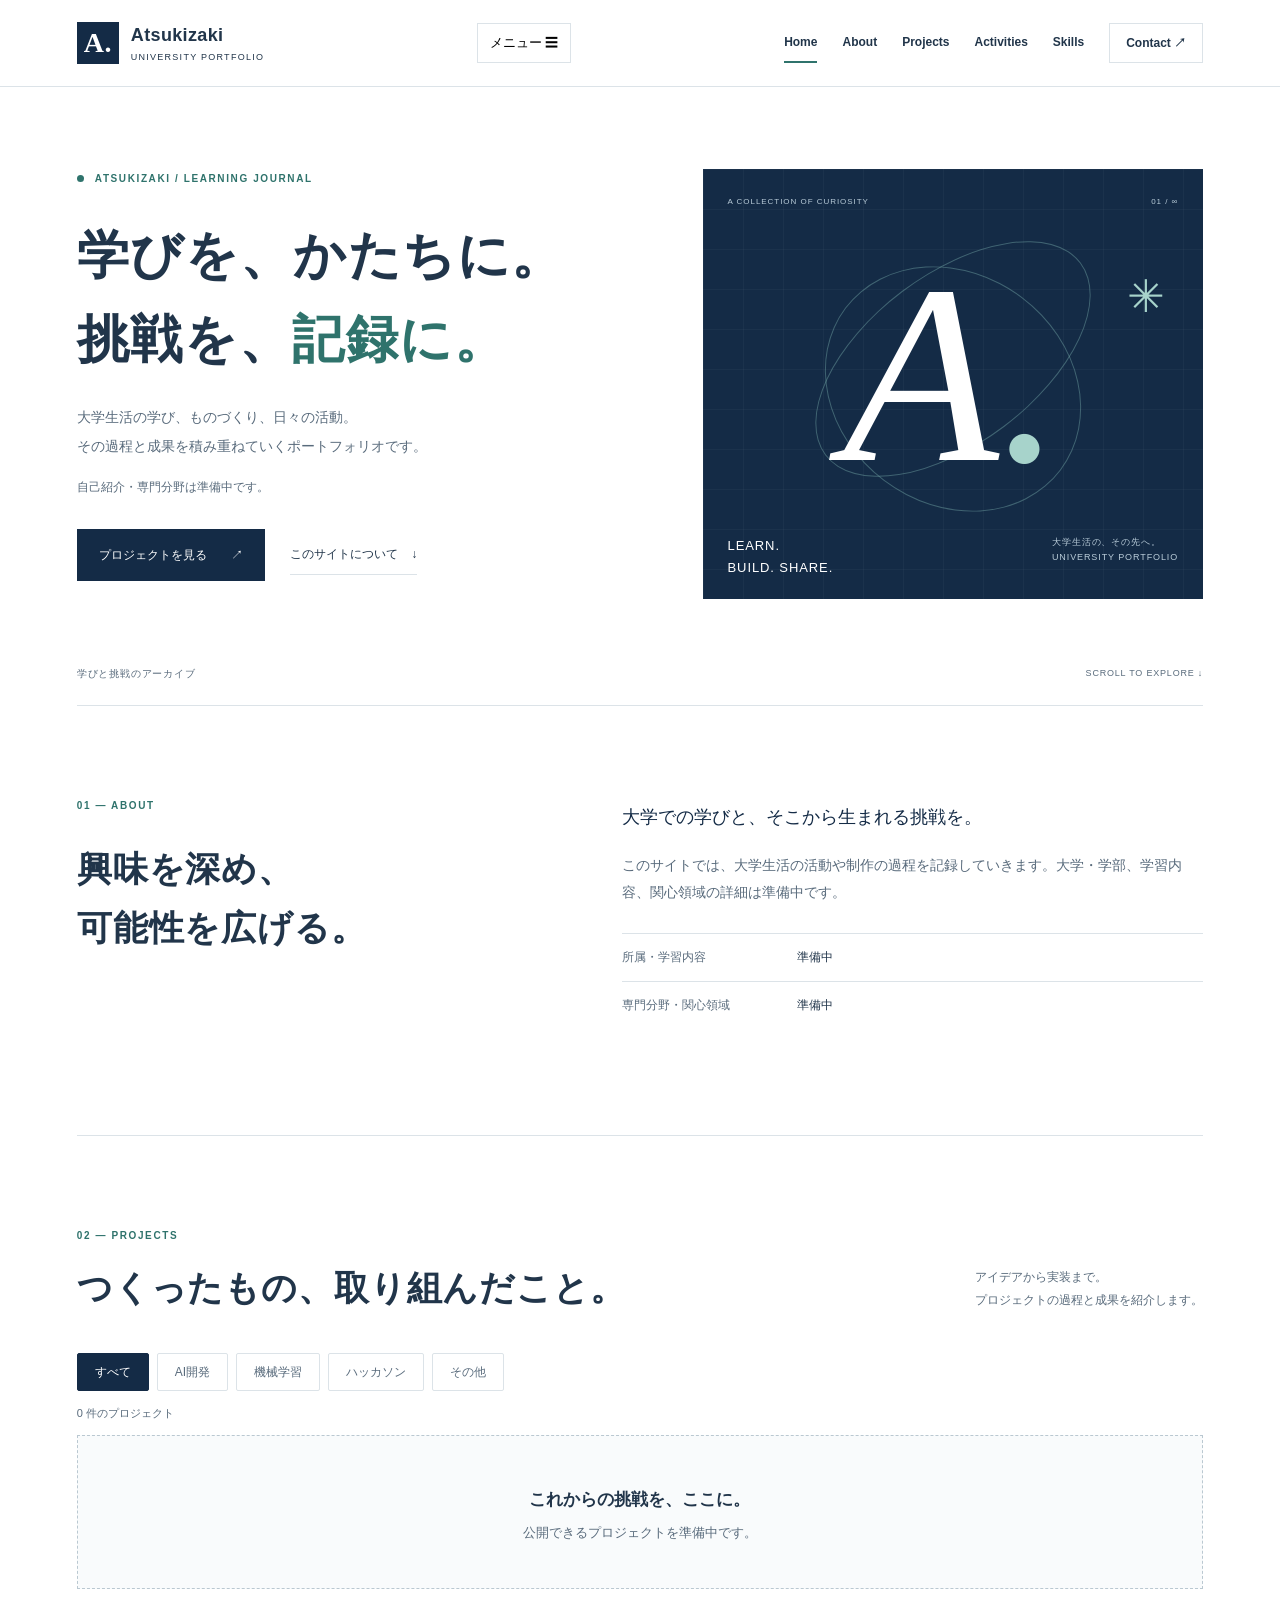
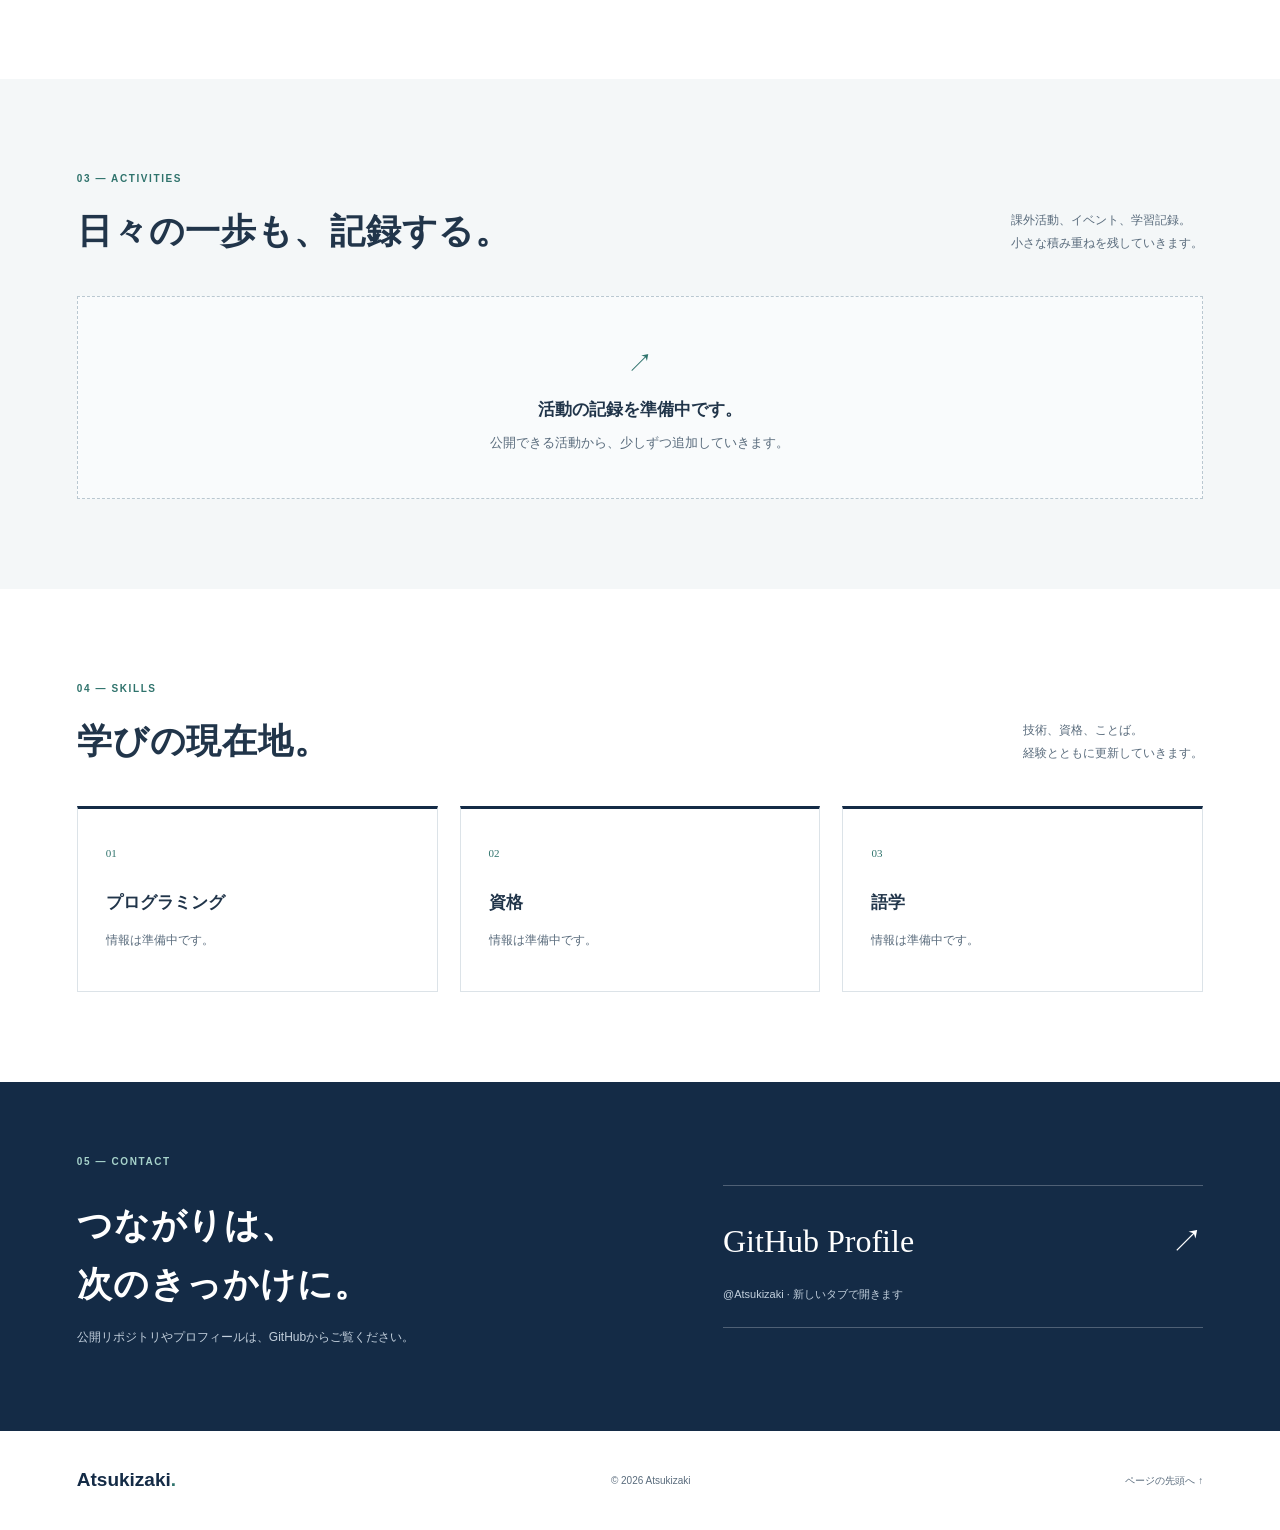
==== index.html @ bff7a132 "feat: add Japanese university portfolio with editable JSON content" ====
<!doctype html>
<html lang="ja">
<head>
  <meta charset="utf-8">
  <meta name="viewport" content="width=device-width, initial-scale=1">
  <meta name="description" content="Atsukizakiの大学生活の活動・学習・プロジェクトを記録するポートフォリオ。">
  <meta name="theme-color" content="#142b46">
  <title>Atsukizaki | University Portfolio</title>
  <link rel="icon" href="assets/favicon.svg" type="image/svg+xml">
  <link rel="stylesheet" href="assets/style.css">
  <script src="assets/app.js" defer></script>
</head>
<body>
  <a class="skip-link" href="#main">本文へスキップ</a>
  <header class="site-header">
    <a class="brand" href="#home" aria-label="Atsukizaki ホーム"><span class="brand-mark">A.</span><span>Atsukizaki<span class="brand-sub">UNIVERSITY PORTFOLIO</span></span></a>
    <button class="menu-toggle" type="button" aria-controls="navigation" aria-expanded="false" hidden>メニュー <span aria-hidden="true">☰</span></button>
    <nav id="navigation" aria-label="メインナビゲーション">
      <a href="#home" aria-current="location">Home</a><a href="#about">About</a><a href="#projects">Projects</a><a href="#activities">Activities</a><a href="#skills">Skills</a><a class="nav-contact" href="#contact">Contact ↗</a>
    </nav>
  </header>
  <main id="main">
    <section class="hero container" id="home" aria-labelledby="hero-title">
      <div class="hero-copy"><p class="eyebrow"><span class="dot"></span> ATSUKIZAKI / LEARNING JOURNAL</p><h1 id="hero-title">学びを、かたちに。<br>挑戦を、<span>記録に。</span></h1><p class="hero-description">大学生活の学び、ものづくり、日々の活動。<br>その過程と成果を積み重ねていくポートフォリオです。</p><p class="profile-note" id="profile-intro">自己紹介・専門分野は準備中です。</p><div class="hero-actions"><a class="button primary" href="#projects">プロジェクトを見る <span>↗</span></a><a class="text-link" href="#about">このサイトについて <span>↓</span></a></div></div>
      <div class="hero-art" aria-hidden="true"><div class="art-top">A COLLECTION OF CURIOSITY <span>01 / ∞</span></div><div class="orbit orbit-one"></div><div class="orbit orbit-two"></div><div class="art-letter">A<span>.</span></div><span class="art-star">✳</span><div class="art-bottom"><span>LEARN.<br>BUILD. SHARE.</span><span>大学生活の、その先へ。<br>UNIVERSITY PORTFOLIO</span></div></div>
      <div class="hero-bottom"><span>学びと挑戦のアーカイブ</span><a href="#about">SCROLL TO EXPLORE ↓</a></div>
    </section>
    <section class="section about-section" id="about"><div class="container about-layout"><div><p class="eyebrow">01 — ABOUT</p><h2>興味を深め、<br>可能性を広げる。</h2></div><div><p class="section-lead">大学での学びと、そこから生まれる挑戦を。</p><p id="about-text">このサイトでは、大学生活の活動や制作の過程を記録していきます。大学・学部、学習内容、関心領域の詳細は準備中です。</p><dl class="profile-details" id="profile-details"><div><dt>所属・学習内容</dt><dd>準備中</dd></div><div><dt>専門分野・関心領域</dt><dd>準備中</dd></div></dl></div></div></section>
    <section class="section container" id="projects"><div class="section-heading"><div><p class="eyebrow">02 — PROJECTS</p><h2>つくったもの、<br class="mobile-break">取り組んだこと。</h2></div><p>アイデアから実装まで。<br>プロジェクトの過程と成果を紹介します。</p></div><div class="filters" role="group" aria-label="プロジェクトのカテゴリ" hidden><button type="button" data-filter="all" aria-pressed="true">すべて</button><button type="button" data-filter="AI開発" aria-pressed="false">AI開発</button><button type="button" data-filter="機械学習" aria-pressed="false">機械学習</button><button type="button" data-filter="ハッカソン" aria-pressed="false">ハッカソン</button><button type="button" data-filter="その他" aria-pressed="false">その他</button></div><p class="result-count" id="project-count" aria-live="polite"></p><div class="card-grid" id="project-list"><div class="empty-state"><span class="empty-symbol" aria-hidden="true">＋</span><h3>これからの挑戦を、ここに。</h3><p>公開できるプロジェクトを準備中です。</p></div></div></section>
    <section class="section activities-section" id="activities"><div class="container"><div class="section-heading"><div><p class="eyebrow">03 — ACTIVITIES</p><h2>日々の一歩も、記録する。</h2></div><p>課外活動、イベント、学習記録。<br>小さな積み重ねを残していきます。</p></div><div id="activity-list" class="activity-list"><div class="empty-state"><span class="empty-symbol" aria-hidden="true">↗</span><h3>活動の記録を準備中です。</h3><p>公開できる活動から、少しずつ追加していきます。</p></div></div></div></section>
    <section class="section container" id="skills"><div class="section-heading"><div><p class="eyebrow">04 — SKILLS</p><h2>学びの現在地。</h2></div><p>技術、資格、ことば。<br>経験とともに更新していきます。</p></div><div class="card-grid" id="skill-list"><article class="skill-card"><span class="skill-number">01</span><h3>プログラミング</h3><p>スキル情報は準備中です。</p></article><article class="skill-card"><span class="skill-number">02</span><h3>資格</h3><p>資格情報は準備中です。</p></article><article class="skill-card"><span class="skill-number">03</span><h3>語学</h3><p>語学情報は準備中です。</p></article></div></section>
    <section class="contact-section" id="contact"><div class="container contact-layout"><div><p class="eyebrow">05 — CONTACT</p><h2>つながりは、<br>次のきっかけに。</h2><p>公開リポジトリやプロフィールは、GitHubからご覧ください。</p></div><a class="contact-link" href="https://github.com/Atsukizaki" target="_blank" rel="noopener noreferrer">GitHub Profile <span aria-hidden="true">↗</span><small>@Atsukizaki · 新しいタブで開きます</small></a></div></section>
    <p id="data-status" class="container data-status" role="status"></p>
    <noscript><p class="container data-status">活動データの表示にはJavaScriptが必要です。公開情報は<a href="https://github.com/Atsukizaki">GitHubプロフィール</a>でもご確認いただけます。</p></noscript>
  </main>
  <footer class="container site-footer"><a class="footer-brand" href="#home">Atsukizaki<span>.</span></a><p>© <span id="year">2026</span> Atsukizaki</p><a href="#home">ページの先頭へ ↑</a></footer>
</body>
</html>
---- assets/style.css ----
:root{--navy:#142b46;--ink:#21354a;--muted:#596b7c;--line:#dce3e8;--paper:#f4f7f8;--accent:#2f736c;--mint:#a7d3cb}*{box-sizing:border-box}html{scroll-behavior:smooth;scroll-padding-top:100px}body{margin:0;color:var(--ink);background:#fff;font-family:-apple-system,BlinkMacSystemFont,"Segoe UI","Noto Sans JP","Hiragino Kaku Gothic ProN",Meiryo,sans-serif;line-height:1.9;-webkit-font-smoothing:antialiased}a{color:inherit;text-decoration:none}button{font:inherit;cursor:pointer}a,button{-webkit-tap-highlight-color:transparent}a:focus-visible,button:focus-visible{outline:3px solid var(--accent);outline-offset:5px}button:disabled{cursor:default}[hidden]{display:none!important}.container{width:min(1180px,88%);margin-inline:auto}.site-header{display:flex;align-items:center;justify-content:space-between;gap:24px;padding:22px 6%;background:rgba(255,255,255,.97);border-bottom:1px solid var(--line);position:sticky;top:0;z-index:20}.brand{display:flex;align-items:center;gap:12px;font-size:18px;font-weight:700;line-height:1.4;letter-spacing:.02em}.brand-mark{background:var(--navy);color:#fff;width:42px;height:42px;display:grid;place-items:center;font-family:Georgia,serif;font-size:28px}.brand-sub{display:block;font-size:9px;font-weight:500;letter-spacing:.14em;margin-top:3px}nav{display:flex;align-items:center;gap:25px;font-size:12px;font-weight:600}nav a{padding-block:8px;border-bottom:2px solid transparent}nav a:hover,nav a[aria-current]{border-bottom-color:var(--accent)}.nav-contact{padding:8px 16px;border:1px solid var(--line)}.menu-toggle{background:white;border:1px solid var(--line);padding:7px 12px;font-size:13px}.hero{display:grid;grid-template-columns:1.15fr 1fr;gap:50px;padding-top:82px}.eyebrow{font-size:10px;font-weight:700;letter-spacing:.16em;margin:0 0 25px;color:var(--accent)}.dot{display:inline-block;width:7px;height:7px;border-radius:50%;background:var(--accent);margin-right:7px}h1,h2,h3,p{overflow-wrap:anywhere}h1{font-size:clamp(36px,4.1vw,57px);line-height:1.6;letter-spacing:.03em;margin:0 0 22px;font-weight:700}h1 span{color:var(--accent)}.hero-description{font-size:14px;color:var(--muted);line-height:2.1}.profile-note{font-size:12px;color:var(--muted)}.hero-actions{display:flex;align-items:center;gap:25px;margin-top:30px;font-size:12px}.button{display:inline-flex;justify-content:space-between;gap:24px;align-items:center;padding:15px 22px}.primary{background:var(--navy);color:white}.primary:hover{background:var(--accent)}.text-link{border-bottom:1px solid var(--line);padding:8px 0}.text-link span{margin-left:10px}.hero-art{position:relative;min-height:400px;background:var(--navy);color:white;overflow:hidden;isolation:isolate;animation:enter .8s ease-out}.hero-art:before{content:"";position:absolute;inset:0;background:linear-gradient(#ffffff08 1px,transparent 1px),linear-gradient(90deg,#ffffff08 1px,transparent 1px);background-size:40px 40px;z-index:-1}.art-top{display:flex;justify-content:space-between;font-size:8px;letter-spacing:.12em;padding:25px;color:#b8cbd8}.art-letter{font-family:Georgia,serif;font-size:255px;line-height:1.1;text-align:center;font-style:italic;font-weight:400;position:relative;z-index:2}.art-letter span{color:var(--mint)}.orbit{position:absolute;width:320px;height:170px;border:1px solid #83b9b566;border-radius:50%;top:105px;left:50%;transform:translateX(-50%) rotate(-37deg)}.orbit-two{transform:translateX(-50%) rotate(37deg);width:270px;height:230px}.art-star{position:absolute;right:38px;top:85px;font-size:45px;color:var(--mint)}.art-bottom{display:flex;justify-content:space-between;padding:20px 25px;font-size:9px;letter-spacing:.1em;line-height:1.7;color:#b8cbd8}.art-bottom>span:first-child{font-size:13px;color:white}.hero-bottom{grid-column:1/-1;display:flex;justify-content:space-between;align-items:center;border-bottom:1px solid var(--line);padding:15px 0 22px;font-size:10px;color:var(--muted);letter-spacing:.08em}.hero-bottom a{font-size:9px}.section{padding-block:90px}h2{font-size:clamp(25px,2.7vw,36px);line-height:1.7;letter-spacing:.025em;margin:0}h3{font-size:17px;line-height:1.6}.about-layout{display:grid;grid-template-columns:1fr 1.25fr;gap:80px}.about-layout p:not(.eyebrow){font-size:14px;color:var(--muted)}.about-layout .section-lead{font-size:18px!important;color:var(--navy)!important;margin-top:4px}.profile-details{margin-top:28px}.profile-details>div{display:grid;grid-template-columns:155px 1fr;gap:20px;padding:12px 0;border-top:1px solid var(--line);font-size:12px}.profile-details dt{color:var(--muted)}.profile-details dd{margin:0}.section-heading{display:flex;justify-content:space-between;align-items:flex-end;gap:30px;margin-bottom:35px}.section-heading>p{font-size:12px;color:var(--muted);margin:0 0 6px}.section-heading .eyebrow{margin-bottom:14px}#projects{border-top:1px solid var(--line)}.filters{display:flex;gap:8px;flex-wrap:wrap;margin:24px 0 12px}.filters button{border:1px solid var(--line);background:white;color:var(--muted);font-size:12px;padding:7px 17px;border-radius:2px}.filters button[aria-pressed=true]{background:var(--navy);color:white;border-color:var(--navy)}.result-count{font-size:11px;color:var(--muted);min-height:1em}.card-grid{display:grid;grid-template-columns:repeat(3,minmax(0,1fr));gap:22px}.empty-state{grid-column:1/-1;text-align:center;border:1px dashed #bac8d1;background:#f9fbfc;padding:42px 20px}.empty-symbol{font-size:26px;color:var(--accent)}.empty-state h3{margin:8px 0}.empty-state p{font-size:13px;color:var(--muted);margin:0}.project-card{border:1px solid var(--line);padding:25px;transition:transform .2s,box-shadow .2s;display:flex;flex-direction:column;align-items:flex-start}.project-card:hover{transform:translateY(-4px);box-shadow:0 10px 24px #142b460b}.card-category{font-size:10px;letter-spacing:.08em;color:var(--accent)}.project-card h3{margin:18px 0 10px}.project-card p{font-size:13px;color:var(--muted)}.tags{display:flex;flex-wrap:wrap;gap:6px;margin:12px 0 20px}.tag{font-size:10px;background:var(--paper);padding:3px 8px}.project-card a{font-size:12px;border-bottom:1px solid var(--line);margin-top:auto}.activities-section{background:var(--paper)}.activity-row{display:grid;grid-template-columns:100px 1fr;gap:30px;padding:25px 0;border-top:1px solid #cdd7df}.activity-row time{font-size:12px;color:var(--muted)}.activity-row h3{margin:5px 0}.activity-row p{font-size:13px;color:var(--muted);margin:6px 0}.activity-row a{font-size:12px;text-decoration:underline}.skill-card{padding:28px;border:1px solid var(--line);border-top:3px solid var(--navy)}.skill-number{font-size:11px;color:var(--accent);font-family:Georgia,serif}.skill-card h3{margin:22px 0 12px}.skill-card p,.skill-card li{font-size:12px;color:var(--muted)}.skill-card ul{padding-left:18px}.contact-section{background:var(--navy);color:white;padding:70px 0}.contact-layout{display:grid;grid-template-columns:1.2fr 1fr;align-items:center;gap:70px}.contact-section .eyebrow{color:var(--mint)}.contact-section p:not(.eyebrow){font-size:12px;color:#c3d0dd}.contact-link{font-family:Georgia,serif;font-size:32px;border-block:1px solid #ffffff40;padding:25px 0;display:grid;grid-template-columns:1fr auto;align-items:center;gap:15px}.contact-link:hover{color:var(--mint)}.contact-link small{grid-column:1/-1;font:11px -apple-system,BlinkMacSystemFont,"Segoe UI",sans-serif;color:#c3d0dd}.site-footer{display:flex;align-items:center;justify-content:space-between;gap:20px;padding-block:30px;font-size:10px;color:var(--muted)}.footer-brand{font-size:19px;font-weight:700;color:var(--navy)}.footer-brand span{color:var(--accent)}.data-status:empty{display:none}.data-status{font-size:12px;padding-block:18px}.data-status a{text-decoration:underline}.skip-link{position:fixed;left:15px;top:-100px;background:var(--navy);color:white;padding:10px 18px;z-index:100}.skip-link:focus{top:10px}.mobile-break{display:none}@keyframes enter{from{opacity:0;transform:translateY(12px)}to{opacity:1;transform:translateY(0)}}@media(min-width:850px){.hero-copy{animation:enter .7s ease-out}}@media(max-width:1000px){nav{gap:14px}.hero{gap:28px}.hero-actions{gap:15px}.hero-art{min-height:380px}.about-layout{gap:40px}}@media(max-width:760px){html{scroll-padding-top:88px}.site-header{padding:15px 6%;flex-wrap:wrap;gap:14px}.brand{font-size:16px}.brand-mark{width:36px;height:36px;font-size:25px}.brand-sub{font-size:8px}.menu-toggle:not([hidden]){display:block}nav{width:100%;flex-wrap:wrap;gap:8px 22px;padding:10px 0}nav[data-collapsed=true]{display:none}.hero{grid-template-columns:1fr;padding-top:44px;gap:30px}h1{font-size:clamp(31px,7.3vw,48px)}.hero-description{font-size:13px}.hero-actions{flex-wrap:wrap;margin-top:25px}.hero-art{min-height:330px;max-width:500px;width:100%;justify-self:center}.art-letter{font-size:215px}.art-top{padding:20px}.art-bottom{padding:15px 20px}.orbit{top:85px}.art-star{top:65px}.hero-bottom{margin-top:0;font-size:9px}.hero-bottom a{font-size:8px}.section{padding-block:60px}.about-layout,.contact-layout{grid-template-columns:1fr;gap:26px}.section-heading{display:block}.section-heading>p{margin-top:18px}.card-grid{grid-template-columns:1fr}.profile-details>div{grid-template-columns:130px 1fr;gap:12px}.contact-section{padding:55px 0}.contact-link{font-size:28px}.site-footer{flex-wrap:wrap}.site-footer p{margin-left:auto}.site-footer>a:last-child{width:100%;text-align:right}.activity-row{grid-template-columns:1fr;gap:5px}.empty-state{padding:32px 16px}.mobile-break{display:block}}
@media(prefers-reduced-motion:reduce){html{scroll-behavior:auto}*,*::before,*::after{animation:none!important;transition:none!important}}
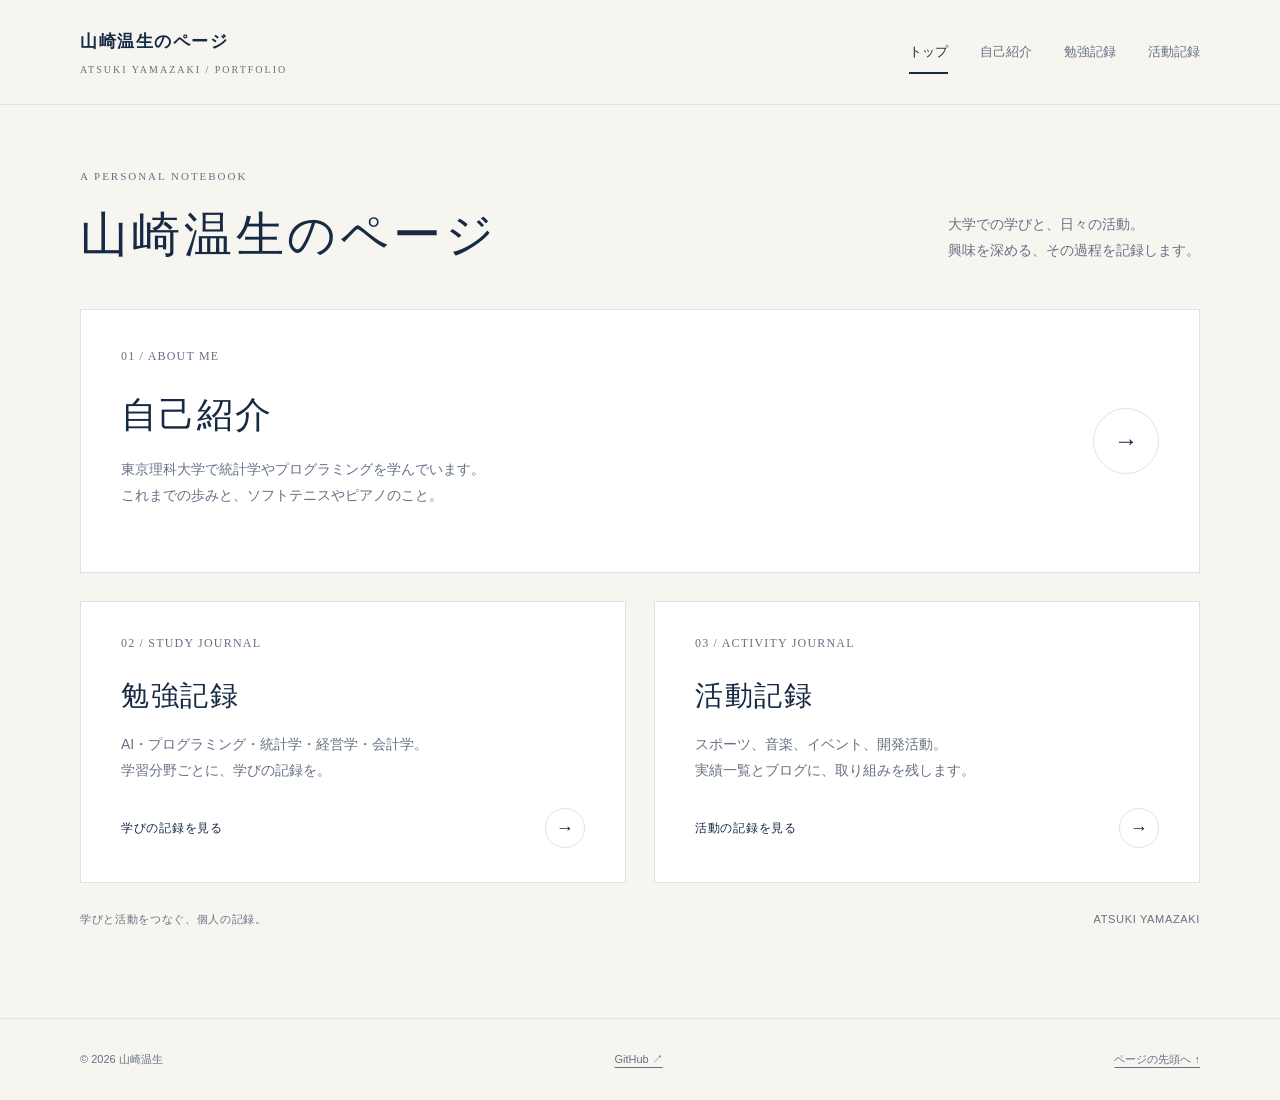
==== commit e9d60811: "Rebuild portfolio as four responsive pages from Figma" ====
--- a/index.html
+++ b/index.html
@@ -1,38 +1,4 @@
 <!doctype html>
-<html lang="ja">
-<head>
-  <meta charset="utf-8">
-  <meta name="viewport" content="width=device-width, initial-scale=1">
-  <meta name="description" content="Atsukizakiの大学生活の活動・学習・プロジェクトを記録するポートフォリオ。">
-  <meta name="theme-color" content="#142b46">
-  <title>Atsukizaki | University Portfolio</title>
-  <link rel="icon" href="assets/favicon.svg" type="image/svg+xml">
-  <link rel="stylesheet" href="assets/style.css">
-  <script src="assets/app.js" defer></script>
-</head>
-<body>
-  <a class="skip-link" href="#main">本文へスキップ</a>
-  <header class="site-header">
-    <a class="brand" href="#home" aria-label="Atsukizaki ホーム"><span class="brand-mark">A.</span><span>Atsukizaki<span class="brand-sub">UNIVERSITY PORTFOLIO</span></span></a>
-    <button class="menu-toggle" type="button" aria-controls="navigation" aria-expanded="false" hidden>メニュー <span aria-hidden="true">☰</span></button>
-    <nav id="navigation" aria-label="メインナビゲーション">
-      <a href="#home" aria-current="location">Home</a><a href="#about">About</a><a href="#projects">Projects</a><a href="#activities">Activities</a><a href="#skills">Skills</a><a class="nav-contact" href="#contact">Contact ↗</a>
-    </nav>
-  </header>
-  <main id="main">
-    <section class="hero container" id="home" aria-labelledby="hero-title">
-      <div class="hero-copy"><p class="eyebrow"><span class="dot"></span> ATSUKIZAKI / LEARNING JOURNAL</p><h1 id="hero-title">学びを、かたちに。<br>挑戦を、<span>記録に。</span></h1><p class="hero-description">大学生活の学び、ものづくり、日々の活動。<br>その過程と成果を積み重ねていくポートフォリオです。</p><p class="profile-note" id="profile-intro">自己紹介・専門分野は準備中です。</p><div class="hero-actions"><a class="button primary" href="#projects">プロジェクトを見る <span>↗</span></a><a class="text-link" href="#about">このサイトについて <span>↓</span></a></div></div>
-      <div class="hero-art" aria-hidden="true"><div class="art-top">A COLLECTION OF CURIOSITY <span>01 / ∞</span></div><div class="orbit orbit-one"></div><div class="orbit orbit-two"></div><div class="art-letter">A<span>.</span></div><span class="art-star">✳</span><div class="art-bottom"><span>LEARN.<br>BUILD. SHARE.</span><span>大学生活の、その先へ。<br>UNIVERSITY PORTFOLIO</span></div></div>
-      <div class="hero-bottom"><span>学びと挑戦のアーカイブ</span><a href="#about">SCROLL TO EXPLORE ↓</a></div>
-    </section>
-    <section class="section about-section" id="about"><div class="container about-layout"><div><p class="eyebrow">01 — ABOUT</p><h2>興味を深め、<br>可能性を広げる。</h2></div><div><p class="section-lead">大学での学びと、そこから生まれる挑戦を。</p><p id="about-text">このサイトでは、大学生活の活動や制作の過程を記録していきます。大学・学部、学習内容、関心領域の詳細は準備中です。</p><dl class="profile-details" id="profile-details"><div><dt>所属・学習内容</dt><dd>準備中</dd></div><div><dt>専門分野・関心領域</dt><dd>準備中</dd></div></dl></div></div></section>
-    <section class="section container" id="projects"><div class="section-heading"><div><p class="eyebrow">02 — PROJECTS</p><h2>つくったもの、<br class="mobile-break">取り組んだこと。</h2></div><p>アイデアから実装まで。<br>プロジェクトの過程と成果を紹介します。</p></div><div class="filters" role="group" aria-label="プロジェクトのカテゴリ" hidden><button type="button" data-filter="all" aria-pressed="true">すべて</button><button type="button" data-filter="AI開発" aria-pressed="false">AI開発</button><button type="button" data-filter="機械学習" aria-pressed="false">機械学習</button><button type="button" data-filter="ハッカソン" aria-pressed="false">ハッカソン</button><button type="button" data-filter="その他" aria-pressed="false">その他</button></div><p class="result-count" id="project-count" aria-live="polite"></p><div class="card-grid" id="project-list"><div class="empty-state"><span class="empty-symbol" aria-hidden="true">＋</span><h3>これからの挑戦を、ここに。</h3><p>公開できるプロジェクトを準備中です。</p></div></div></section>
-    <section class="section activities-section" id="activities"><div class="container"><div class="section-heading"><div><p class="eyebrow">03 — ACTIVITIES</p><h2>日々の一歩も、記録する。</h2></div><p>課外活動、イベント、学習記録。<br>小さな積み重ねを残していきます。</p></div><div id="activity-list" class="activity-list"><div class="empty-state"><span class="empty-symbol" aria-hidden="true">↗</span><h3>活動の記録を準備中です。</h3><p>公開できる活動から、少しずつ追加していきます。</p></div></div></div></section>
-    <section class="section container" id="skills"><div class="section-heading"><div><p class="eyebrow">04 — SKILLS</p><h2>学びの現在地。</h2></div><p>技術、資格、ことば。<br>経験とともに更新していきます。</p></div><div class="card-grid" id="skill-list"><article class="skill-card"><span class="skill-number">01</span><h3>プログラミング</h3><p>スキル情報は準備中です。</p></article><article class="skill-card"><span class="skill-number">02</span><h3>資格</h3><p>資格情報は準備中です。</p></article><article class="skill-card"><span class="skill-number">03</span><h3>語学</h3><p>語学情報は準備中です。</p></article></div></section>
-    <section class="contact-section" id="contact"><div class="container contact-layout"><div><p class="eyebrow">05 — CONTACT</p><h2>つながりは、<br>次のきっかけに。</h2><p>公開リポジトリやプロフィールは、GitHubからご覧ください。</p></div><a class="contact-link" href="https://github.com/Atsukizaki" target="_blank" rel="noopener noreferrer">GitHub Profile <span aria-hidden="true">↗</span><small>@Atsukizaki · 新しいタブで開きます</small></a></div></section>
-    <p id="data-status" class="container data-status" role="status"></p>
-    <noscript><p class="container data-status">活動データの表示にはJavaScriptが必要です。公開情報は<a href="https://github.com/Atsukizaki">GitHubプロフィール</a>でもご確認いただけます。</p></noscript>
-  </main>
-  <footer class="container site-footer"><a class="footer-brand" href="#home">Atsukizaki<span>.</span></a><p>© <span id="year">2026</span> Atsukizaki</p><a href="#home">ページの先頭へ ↑</a></footer>
-</body>
-</html>
+<html lang="ja"><head><meta charset="utf-8"><meta name="viewport" content="width=device-width, initial-scale=1"><meta name="description" content="山崎温生のポートフォリオ。自己紹介、大学生活の学びと活動の記録。"><meta name="theme-color" content="#F7F5F0"><title>山崎温生のページ</title><link rel="icon" href="assets/favicon.svg" type="image/svg+xml"><link rel="stylesheet" href="assets/style.css"><script src="assets/app.js" defer></script></head>
+<body id="top"><a class="skip-link" href="#main">本文へスキップ</a><header class="site-header"><div class="container header-inner"><a class="brand" href="index.html">山崎温生のページ<small>ATSUKI YAMAZAKI / PORTFOLIO</small></a><button class="menu-toggle" type="button" aria-controls="navigation" aria-expanded="false" hidden>メニュー</button><nav id="navigation" aria-label="メインナビゲーション"><a href="index.html" aria-current="page">トップ</a><a href="about.html">自己紹介</a><a href="study.html">勉強記録</a><a href="activities.html">活動記録</a></nav></div></header>
+<main id="main" class="container"><section class="home-intro" aria-labelledby="home-title"><div><p class="eyebrow">A PERSONAL NOTEBOOK</p><h1 id="home-title">山崎温生のページ</h1></div><p>大学での学びと、日々の活動。<br>興味を深める、その過程を記録します。</p></section><div class="home-grid"><a class="portal portal-main" href="about.html"><div><p class="index">01 / ABOUT ME</p><h2>自己紹介</h2><p>東京理科大学で統計学やプログラミングを学んでいます。<br>これまでの歩みと、ソフトテニスやピアノのこと。</p></div><span class="arrow" aria-hidden="true">→</span></a><a class="portal" href="study.html"><p class="index">02 / STUDY JOURNAL</p><h2>勉強記録</h2><p>AI・プログラミング・統計学・経営学・会計学。<br>学習分野ごとに、学びの記録を。</p><div class="portal-foot"><span>学びの記録を見る</span><span class="arrow" aria-hidden="true">→</span></div></a><a class="portal" href="activities.html"><p class="index">03 / ACTIVITY JOURNAL</p><h2>活動記録</h2><p>スポーツ、音楽、イベント、開発活動。<br>実績一覧とブログに、取り組みを残します。</p><div class="portal-foot"><span>活動の記録を見る</span><span class="arrow" aria-hidden="true">→</span></div></a></div><div class="home-note"><span>学びと活動をつなぐ、個人の記録。</span><span>ATSUKI YAMAZAKI</span></div></main><footer class="site-footer"><div class="container footer-inner"><p>© 2026 山崎温生</p><a href="https://github.com/Atsukizaki" target="_blank" rel="noopener noreferrer" aria-label="GitHub（新しいタブで開きます）">GitHub ↗</a><a class="back-top" href="#top">ページの先頭へ ↑</a></div></footer></body></html>
--- a/assets/style.css
+++ b/assets/style.css
@@ -1,2 +1 @@
-:root{--navy:#142b46;--ink:#21354a;--muted:#596b7c;--line:#dce3e8;--paper:#f4f7f8;--accent:#2f736c;--mint:#a7d3cb}*{box-sizing:border-box}html{scroll-behavior:smooth;scroll-padding-top:100px}body{margin:0;color:var(--ink);background:#fff;font-family:-apple-system,BlinkMacSystemFont,"Segoe UI","Noto Sans JP","Hiragino Kaku Gothic ProN",Meiryo,sans-serif;line-height:1.9;-webkit-font-smoothing:antialiased}a{color:inherit;text-decoration:none}button{font:inherit;cursor:pointer}a,button{-webkit-tap-highlight-color:transparent}a:focus-visible,button:focus-visible{outline:3px solid var(--accent);outline-offset:5px}button:disabled{cursor:default}[hidden]{display:none!important}.container{width:min(1180px,88%);margin-inline:auto}.site-header{display:flex;align-items:center;justify-content:space-between;gap:24px;padding:22px 6%;background:rgba(255,255,255,.97);border-bottom:1px solid var(--line);position:sticky;top:0;z-index:20}.brand{display:flex;align-items:center;gap:12px;font-size:18px;font-weight:700;line-height:1.4;letter-spacing:.02em}.brand-mark{background:var(--navy);color:#fff;width:42px;height:42px;display:grid;place-items:center;font-family:Georgia,serif;font-size:28px}.brand-sub{display:block;font-size:9px;font-weight:500;letter-spacing:.14em;margin-top:3px}nav{display:flex;align-items:center;gap:25px;font-size:12px;font-weight:600}nav a{padding-block:8px;border-bottom:2px solid transparent}nav a:hover,nav a[aria-current]{border-bottom-color:var(--accent)}.nav-contact{padding:8px 16px;border:1px solid var(--line)}.menu-toggle{background:white;border:1px solid var(--line);padding:7px 12px;font-size:13px}.hero{display:grid;grid-template-columns:1.15fr 1fr;gap:50px;padding-top:82px}.eyebrow{font-size:10px;font-weight:700;letter-spacing:.16em;margin:0 0 25px;color:var(--accent)}.dot{display:inline-block;width:7px;height:7px;border-radius:50%;background:var(--accent);margin-right:7px}h1,h2,h3,p{overflow-wrap:anywhere}h1{font-size:clamp(36px,4.1vw,57px);line-height:1.6;letter-spacing:.03em;margin:0 0 22px;font-weight:700}h1 span{color:var(--accent)}.hero-description{font-size:14px;color:var(--muted);line-height:2.1}.profile-note{font-size:12px;color:var(--muted)}.hero-actions{display:flex;align-items:center;gap:25px;margin-top:30px;font-size:12px}.button{display:inline-flex;justify-content:space-between;gap:24px;align-items:center;padding:15px 22px}.primary{background:var(--navy);color:white}.primary:hover{background:var(--accent)}.text-link{border-bottom:1px solid var(--line);padding:8px 0}.text-link span{margin-left:10px}.hero-art{position:relative;min-height:400px;background:var(--navy);color:white;overflow:hidden;isolation:isolate;animation:enter .8s ease-out}.hero-art:before{content:"";position:absolute;inset:0;background:linear-gradient(#ffffff08 1px,transparent 1px),linear-gradient(90deg,#ffffff08 1px,transparent 1px);background-size:40px 40px;z-index:-1}.art-top{display:flex;justify-content:space-between;font-size:8px;letter-spacing:.12em;padding:25px;color:#b8cbd8}.art-letter{font-family:Georgia,serif;font-size:255px;line-height:1.1;text-align:center;font-style:italic;font-weight:400;position:relative;z-index:2}.art-letter span{color:var(--mint)}.orbit{position:absolute;width:320px;height:170px;border:1px solid #83b9b566;border-radius:50%;top:105px;left:50%;transform:translateX(-50%) rotate(-37deg)}.orbit-two{transform:translateX(-50%) rotate(37deg);width:270px;height:230px}.art-star{position:absolute;right:38px;top:85px;font-size:45px;color:var(--mint)}.art-bottom{display:flex;justify-content:space-between;padding:20px 25px;font-size:9px;letter-spacing:.1em;line-height:1.7;color:#b8cbd8}.art-bottom>span:first-child{font-size:13px;color:white}.hero-bottom{grid-column:1/-1;display:flex;justify-content:space-between;align-items:center;border-bottom:1px solid var(--line);padding:15px 0 22px;font-size:10px;color:var(--muted);letter-spacing:.08em}.hero-bottom a{font-size:9px}.section{padding-block:90px}h2{font-size:clamp(25px,2.7vw,36px);line-height:1.7;letter-spacing:.025em;margin:0}h3{font-size:17px;line-height:1.6}.about-layout{display:grid;grid-template-columns:1fr 1.25fr;gap:80px}.about-layout p:not(.eyebrow){font-size:14px;color:var(--muted)}.about-layout .section-lead{font-size:18px!important;color:var(--navy)!important;margin-top:4px}.profile-details{margin-top:28px}.profile-details>div{display:grid;grid-template-columns:155px 1fr;gap:20px;padding:12px 0;border-top:1px solid var(--line);font-size:12px}.profile-details dt{color:var(--muted)}.profile-details dd{margin:0}.section-heading{display:flex;justify-content:space-between;align-items:flex-end;gap:30px;margin-bottom:35px}.section-heading>p{font-size:12px;color:var(--muted);margin:0 0 6px}.section-heading .eyebrow{margin-bottom:14px}#projects{border-top:1px solid var(--line)}.filters{display:flex;gap:8px;flex-wrap:wrap;margin:24px 0 12px}.filters button{border:1px solid var(--line);background:white;color:var(--muted);font-size:12px;padding:7px 17px;border-radius:2px}.filters button[aria-pressed=true]{background:var(--navy);color:white;border-color:var(--navy)}.result-count{font-size:11px;color:var(--muted);min-height:1em}.card-grid{display:grid;grid-template-columns:repeat(3,minmax(0,1fr));gap:22px}.empty-state{grid-column:1/-1;text-align:center;border:1px dashed #bac8d1;background:#f9fbfc;padding:42px 20px}.empty-symbol{font-size:26px;color:var(--accent)}.empty-state h3{margin:8px 0}.empty-state p{font-size:13px;color:var(--muted);margin:0}.project-card{border:1px solid var(--line);padding:25px;transition:transform .2s,box-shadow .2s;display:flex;flex-direction:column;align-items:flex-start}.project-card:hover{transform:translateY(-4px);box-shadow:0 10px 24px #142b460b}.card-category{font-size:10px;letter-spacing:.08em;color:var(--accent)}.project-card h3{margin:18px 0 10px}.project-card p{font-size:13px;color:var(--muted)}.tags{display:flex;flex-wrap:wrap;gap:6px;margin:12px 0 20px}.tag{font-size:10px;background:var(--paper);padding:3px 8px}.project-card a{font-size:12px;border-bottom:1px solid var(--line);margin-top:auto}.activities-section{background:var(--paper)}.activity-row{display:grid;grid-template-columns:100px 1fr;gap:30px;padding:25px 0;border-top:1px solid #cdd7df}.activity-row time{font-size:12px;color:var(--muted)}.activity-row h3{margin:5px 0}.activity-row p{font-size:13px;color:var(--muted);margin:6px 0}.activity-row a{font-size:12px;text-decoration:underline}.skill-card{padding:28px;border:1px solid var(--line);border-top:3px solid var(--navy)}.skill-number{font-size:11px;color:var(--accent);font-family:Georgia,serif}.skill-card h3{margin:22px 0 12px}.skill-card p,.skill-card li{font-size:12px;color:var(--muted)}.skill-card ul{padding-left:18px}.contact-section{background:var(--navy);color:white;padding:70px 0}.contact-layout{display:grid;grid-template-columns:1.2fr 1fr;align-items:center;gap:70px}.contact-section .eyebrow{color:var(--mint)}.contact-section p:not(.eyebrow){font-size:12px;color:#c3d0dd}.contact-link{font-family:Georgia,serif;font-size:32px;border-block:1px solid #ffffff40;padding:25px 0;display:grid;grid-template-columns:1fr auto;align-items:center;gap:15px}.contact-link:hover{color:var(--mint)}.contact-link small{grid-column:1/-1;font:11px -apple-system,BlinkMacSystemFont,"Segoe UI",sans-serif;color:#c3d0dd}.site-footer{display:flex;align-items:center;justify-content:space-between;gap:20px;padding-block:30px;font-size:10px;color:var(--muted)}.footer-brand{font-size:19px;font-weight:700;color:var(--navy)}.footer-brand span{color:var(--accent)}.data-status:empty{display:none}.data-status{font-size:12px;padding-block:18px}.data-status a{text-decoration:underline}.skip-link{position:fixed;left:15px;top:-100px;background:var(--navy);color:white;padding:10px 18px;z-index:100}.skip-link:focus{top:10px}.mobile-break{display:none}@keyframes enter{from{opacity:0;transform:translateY(12px)}to{opacity:1;transform:translateY(0)}}@media(min-width:850px){.hero-copy{animation:enter .7s ease-out}}@media(max-width:1000px){nav{gap:14px}.hero{gap:28px}.hero-actions{gap:15px}.hero-art{min-height:380px}.about-layout{gap:40px}}@media(max-width:760px){html{scroll-padding-top:88px}.site-header{padding:15px 6%;flex-wrap:wrap;gap:14px}.brand{font-size:16px}.brand-mark{width:36px;height:36px;font-size:25px}.brand-sub{font-size:8px}.menu-toggle:not([hidden]){display:block}nav{width:100%;flex-wrap:wrap;gap:8px 22px;padding:10px 0}nav[data-collapsed=true]{display:none}.hero{grid-template-columns:1fr;padding-top:44px;gap:30px}h1{font-size:clamp(31px,7.3vw,48px)}.hero-description{font-size:13px}.hero-actions{flex-wrap:wrap;margin-top:25px}.hero-art{min-height:330px;max-width:500px;width:100%;justify-self:center}.art-letter{font-size:215px}.art-top{padding:20px}.art-bottom{padding:15px 20px}.orbit{top:85px}.art-star{top:65px}.hero-bottom{margin-top:0;font-size:9px}.hero-bottom a{font-size:8px}.section{padding-block:60px}.about-layout,.contact-layout{grid-template-columns:1fr;gap:26px}.section-heading{display:block}.section-heading>p{margin-top:18px}.card-grid{grid-template-columns:1fr}.profile-details>div{grid-template-columns:130px 1fr;gap:12px}.contact-section{padding:55px 0}.contact-link{font-size:28px}.site-footer{flex-wrap:wrap}.site-footer p{margin-left:auto}.site-footer>a:last-child{width:100%;text-align:right}.activity-row{grid-template-columns:1fr;gap:5px}.empty-state{padding:32px 16px}.mobile-break{display:block}}
-@media(prefers-reduced-motion:reduce){html{scroll-behavior:auto}*,*::before,*::after{animation:none!important;transition:none!important}}
+﻿:root{--paper:#F7F5F0;--navy:#172A43;--white:#FFF;--muted:#657184;--line:#DFE3E8}*{box-sizing:border-box}html{scroll-behavior:smooth;scroll-padding-top:32px}body{margin:0;background:var(--paper);color:var(--navy);font-family:'Noto Sans JP','Hiragino Kaku Gothic ProN','Yu Gothic',Meiryo,sans-serif;font-size:16px;line-height:1.9;-webkit-font-smoothing:antialiased}a{color:inherit;text-decoration:none}button{font:inherit;color:inherit;cursor:pointer}a,button{touch-action:manipulation}a:focus-visible,button:focus-visible{outline:2px solid var(--navy);outline-offset:6px}[hidden]{display:none!important}h1,h2,h3,p{overflow-wrap:anywhere}h1,h2,h3{line-height:1.5}h1,h2,h3,p{margin-top:0}h1{font-size:clamp(32px,4vw,48px);font-weight:500;letter-spacing:.08em}h2{font-size:28px;font-weight:500;letter-spacing:.06em}h3{font-size:20px;font-weight:500}p{margin-bottom:20px}.container{width:min(1120px,calc(100% - 96px));margin-inline:auto}.site-header{border-bottom:1px solid var(--line)}.header-inner{min-height:104px;display:flex;align-items:center;justify-content:space-between;gap:32px}.brand{font-size:17px;letter-spacing:.09em;font-weight:600;white-space:nowrap}.brand small{display:block;font:10px/1.6 Georgia,serif;letter-spacing:.2em;color:var(--muted);margin-top:3px}nav{display:flex;gap:32px;font-size:13px}nav a{position:relative;padding:12px 0}nav a[aria-current]::after{content:'';height:2px;background:var(--navy);position:absolute;bottom:2px;left:0;right:0}nav a:not([aria-current]){color:var(--muted)}nav a:hover{color:var(--navy)}.menu-toggle{display:none;border:1px solid var(--line);background:transparent;padding:8px 12px;font-size:13px}.skip-link{position:fixed;top:-100px;left:20px;background:var(--navy);color:white;padding:10px 20px;z-index:100}.skip-link:focus{top:12px}.eyebrow{font:11px/1.8 Georgia,serif;letter-spacing:.18em;color:var(--muted);margin-bottom:20px}.home-intro{padding:62px 0 38px;display:flex;align-items:end;justify-content:space-between;gap:32px}.home-intro h1{margin-bottom:0}.home-intro .eyebrow{margin-bottom:12px}.home-intro>p{font-size:14px;color:var(--muted);margin-bottom:7px;line-height:1.9}.home-grid{display:grid;grid-template-columns:1fr 1fr;gap:28px}.portal{display:flex;position:relative;flex-direction:column;padding:34px 40px;background:var(--white);border:1px solid var(--line);min-width:0;transition:border-color .2s,background .2s}.portal:hover{border-color:var(--navy);background:#fcfcfb}.portal-main{grid-column:1/-1;min-height:264px;flex-direction:row;align-items:center;justify-content:space-between;gap:32px}.portal-main h2{font-size:36px;margin-bottom:18px}.portal-main p{max-width:560px;margin-bottom:0;color:var(--muted);font-size:16px}.portal .index{font:12px Georgia,serif;letter-spacing:.1em;color:var(--muted);margin-bottom:24px}.portal h2{margin-bottom:14px}.portal p{font-size:14px;color:var(--muted);margin-bottom:24px}.portal:not(.portal-main){min-height:246px}.portal-foot{margin-top:auto;display:flex;justify-content:space-between;align-items:center;font-size:12px;letter-spacing:.06em}.arrow{display:inline-grid;place-items:center;border:1px solid var(--line);border-radius:50%;width:40px;height:40px;font-size:18px;flex-shrink:0}.portal-main .arrow{width:66px;height:66px;font-size:24px}.home-note{display:flex;justify-content:space-between;padding:26px 0 0;font-size:11px;color:var(--muted);letter-spacing:.06em}.site-footer{margin-top:88px;border-top:1px solid var(--line);padding:30px 0}.footer-inner{display:flex;justify-content:space-between;align-items:center;gap:20px;font-size:11px;color:var(--muted)}.footer-inner p{margin:0}.footer-inner a{text-decoration:underline;text-underline-offset:4px}.breadcrumb{padding-top:30px;display:flex;gap:14px;font-size:11px;color:var(--muted)}.breadcrumb a:hover{text-decoration:underline}.page-heading{text-align:center;padding:54px 0 62px}.page-heading h1{margin-bottom:15px}.page-heading .eyebrow{margin-bottom:14px}.page-heading>p:last-child{font-size:14px;color:var(--muted);margin-bottom:0}.about-intro{display:grid;grid-template-columns:210px 1fr;gap:60px;padding:46px 52px;background:var(--white);border:1px solid var(--line)}.about-intro h2{font-size:24px;margin-bottom:12px}.name-en{font:12px Georgia,serif;letter-spacing:.08em;color:var(--muted)}.bio{font-size:17px;line-height:2.15;margin:0;max-width:720px}.section{margin-top:80px}.section-title{display:flex;justify-content:space-between;align-items:baseline;gap:24px;margin-bottom:30px}.section-title h2{margin:0}.section-title .eyebrow{margin:0}.timeline{margin:0 0 0 16px;padding:0 0 0 38px;border-left:1px solid var(--line);list-style:none}.timeline>li{position:relative;display:grid;grid-template-columns:180px 1fr;gap:32px;padding-bottom:42px}.timeline>li:last-child{padding-bottom:0}.timeline>li::before{content:'';position:absolute;width:9px;height:9px;border-radius:50%;background:var(--navy);left:-43px;top:12px;box-shadow:0 0 0 6px var(--paper)}.timeline h3{margin-bottom:3px}.timeline small{font:10px Georgia,serif;letter-spacing:.14em;color:var(--muted)}.timeline ul{padding-left:20px;margin:0;line-height:2}.interests{display:grid;grid-template-columns:1fr 1fr;gap:24px}.interest{border-top:1px solid var(--navy);padding-top:24px}.interest .eyebrow{margin-bottom:10px}.interest h3{font-size:24px;margin-bottom:12px}.interest p{font-size:15px;color:var(--muted);margin:0}.next-page{margin-top:72px;padding-top:28px;border-top:1px solid var(--line);display:flex;justify-content:space-between;gap:24px;font-size:14px}.next-page a:hover{text-decoration:underline}.filters{display:flex;flex-wrap:wrap;gap:10px;margin:0 0 26px}.filters button{border:1px solid var(--line);background:transparent;padding:9px 20px;border-radius:30px;font-size:13px;min-height:44px}.filters button:hover{border-color:var(--navy)}.filters button[aria-pressed=true]{background:var(--navy);color:white;border-color:var(--navy)}.collection-header{display:flex;align-items:center;justify-content:space-between;gap:20px;margin-bottom:22px}.collection-header h2{font-size:22px;margin:0}.count{font-size:12px;color:var(--muted);margin:0}.record-list{display:grid;gap:18px}.empty-state{border:1px solid var(--line);background:var(--white);text-align:center;padding:58px 24px;grid-column:1/-1}.empty-state .eyebrow{margin-bottom:18px}.empty-state h3{font-size:21px;margin-bottom:12px}.empty-state p{font-size:14px;color:var(--muted);margin:0}.field-overview{display:grid;grid-template-columns:repeat(3,1fr);border-top:1px solid var(--line);border-left:1px solid var(--line)}.field-overview>div{padding:26px 28px;border-bottom:1px solid var(--line);border-right:1px solid var(--line)}.field-overview h3{font-size:17px;margin:0}.field-overview span{display:block;font:10px Georgia,serif;letter-spacing:.12em;color:var(--muted);margin-bottom:10px}.field-overview p{font-size:12px;color:var(--muted);margin:8px 0 0}.activity-portals{display:grid;grid-template-columns:1fr 1fr;gap:40px;max-width:960px;margin:0 auto 76px}.oval-link{position:relative;aspect-ratio:662/350;display:flex;flex-direction:column;justify-content:center;align-items:center;isolation:isolate;color:white}.oval-link::before{content:'';position:absolute;inset:0;z-index:-1;background:var(--navy);mask:url('figma-ellipse.svg') center/100% 100% no-repeat;-webkit-mask:url('figma-ellipse.svg') center/100% 100% no-repeat;transition:background .2s}.oval-link:nth-child(2){color:var(--navy)}.oval-link:nth-child(2)::before{background:#e7e9e9}.oval-link:hover::before{background:#30455f}.oval-link:nth-child(2):hover::before{background:#dce1e5}.oval-link strong{font-size:30px;font-weight:500;letter-spacing:.1em}.oval-link small{font:11px Georgia,serif;letter-spacing:.17em;margin-top:8px;opacity:.7}.oval-link span{position:absolute;right:18%;top:45%;font-size:18px}.activity-section{scroll-margin-top:32px;margin-top:64px}.activity-section+.activity-section{padding-top:58px;border-top:1px solid var(--line)}.record-card{padding:30px 36px;background:var(--white);border:1px solid var(--line)}.record-meta{display:flex;gap:16px;color:var(--muted);font-size:12px;margin-bottom:14px}.record-card h3{margin-bottom:12px}.record-card p{font-size:15px;white-space:pre-line;margin-bottom:0}.record-card a{display:inline-block;margin-top:20px;font-size:13px;text-decoration:underline;text-underline-offset:4px}.data-status{font-size:14px;color:var(--muted)}.data-status:empty{display:none}.no-script{padding:20px;border:1px solid var(--line);font-size:14px}.back-top{white-space:nowrap}@media(min-width:761px){.menu-toggle{display:none!important}}@media(max-width:960px){.container{width:calc(100% - 64px)}nav{gap:22px}.about-intro{grid-template-columns:1fr;gap:24px;padding:36px}.home-intro{align-items:start;flex-direction:column;gap:18px}.home-intro>p br{display:none}.timeline>li{grid-template-columns:150px 1fr}.oval-link strong{font-size:26px}}@media(max-width:760px){.container{width:calc(100% - 40px)}.header-inner{min-height:86px;flex-wrap:wrap;gap:16px;padding-block:18px}.brand{font-size:15px}.brand small{font-size:9px}.menu-toggle:not([hidden]){display:block}nav{width:100%;display:grid;grid-template-columns:1fr 1fr;gap:8px 24px;font-size:13px;padding:8px 0}nav[data-collapsed=true]{display:none}nav a{padding:10px 0}.home-intro{padding:42px 0 28px}.home-intro h1{font-size:29px;letter-spacing:.04em}.home-intro>p{font-size:13px}.home-grid{gap:18px;grid-template-columns:1fr}.portal{padding:26px}.portal-main{grid-column:auto;min-height:270px;align-items:start;gap:14px}.portal-main h2{font-size:29px}.portal-main p{font-size:14px}.portal-main .arrow{width:40px;height:40px;font-size:18px;align-self:end}.portal:not(.portal-main){min-height:220px}.portal h2{font-size:25px}.portal .index{margin-bottom:20px}.home-note{display:block;padding-top:20px}.home-note span{display:block;margin-bottom:6px}.breadcrumb{padding-top:22px}.page-heading{padding:40px 0}.page-heading h1{font-size:34px}.page-heading>p:last-child{font-size:13px}.about-intro{padding:28px 24px;gap:24px}.bio{font-size:16px;line-height:2.05}.section{margin-top:56px}.section-title{display:block;margin-bottom:24px}.section-title h2{font-size:25px}.section-title .eyebrow{margin-top:8px}.timeline{padding-left:28px;margin-left:6px}.timeline>li{display:block;padding-bottom:34px}.timeline>li::before{left:-33px}.timeline ul{margin-top:16px;font-size:15px}.interests{grid-template-columns:1fr;gap:28px}.interest h3{font-size:22px}.next-page{margin-top:48px;font-size:13px}.site-footer{margin-top:56px;padding:24px 0}.footer-inner{flex-wrap:wrap;font-size:10px}.filters{gap:8px}.filters button{padding:8px 15px;font-size:12px}.collection-header h2{font-size:20px}.empty-state{padding:44px 20px}.empty-state h3{font-size:18px}.field-overview{grid-template-columns:1fr 1fr}.field-overview>div{padding:20px}.field-overview h3{font-size:16px}.activity-portals{gap:14px;margin-bottom:48px}.oval-link strong{font-size:19px;letter-spacing:.02em}.oval-link small{font-size:8px;margin-top:5px}.oval-link span{display:none}.activity-section{margin-top:42px}.activity-section+.activity-section{padding-top:40px}.record-card{padding:24px}.record-meta{flex-wrap:wrap;gap:8px 16px}}@media(max-width:360px){.brand{font-size:13px}.menu-toggle{font-size:12px;padding:7px 9px}.home-intro h1{font-size:26px}.portal-main{flex-direction:column}.portal-main .arrow{align-self:end}.oval-link strong{font-size:17px}}@media(prefers-reduced-motion:reduce){html{scroll-behavior:auto}*,*::before,*::after{transition:none!important;animation:none!important}}
